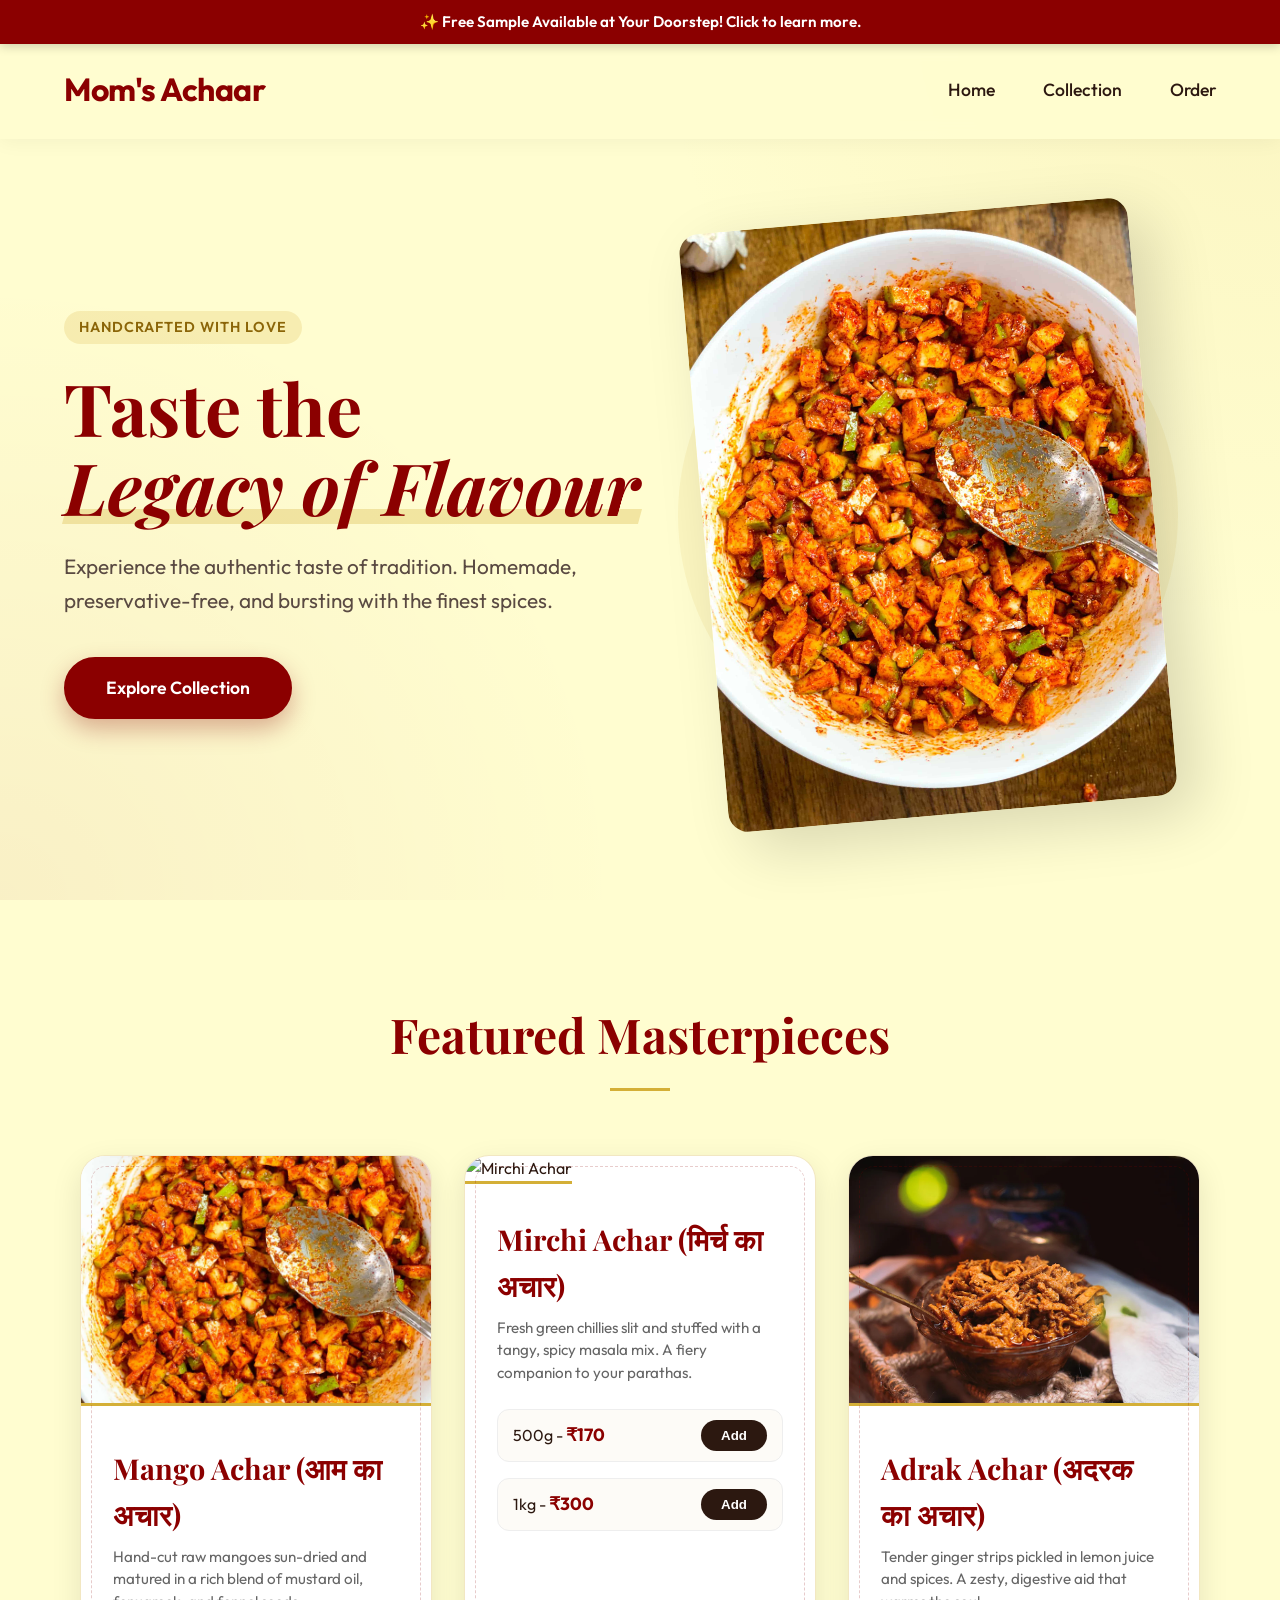
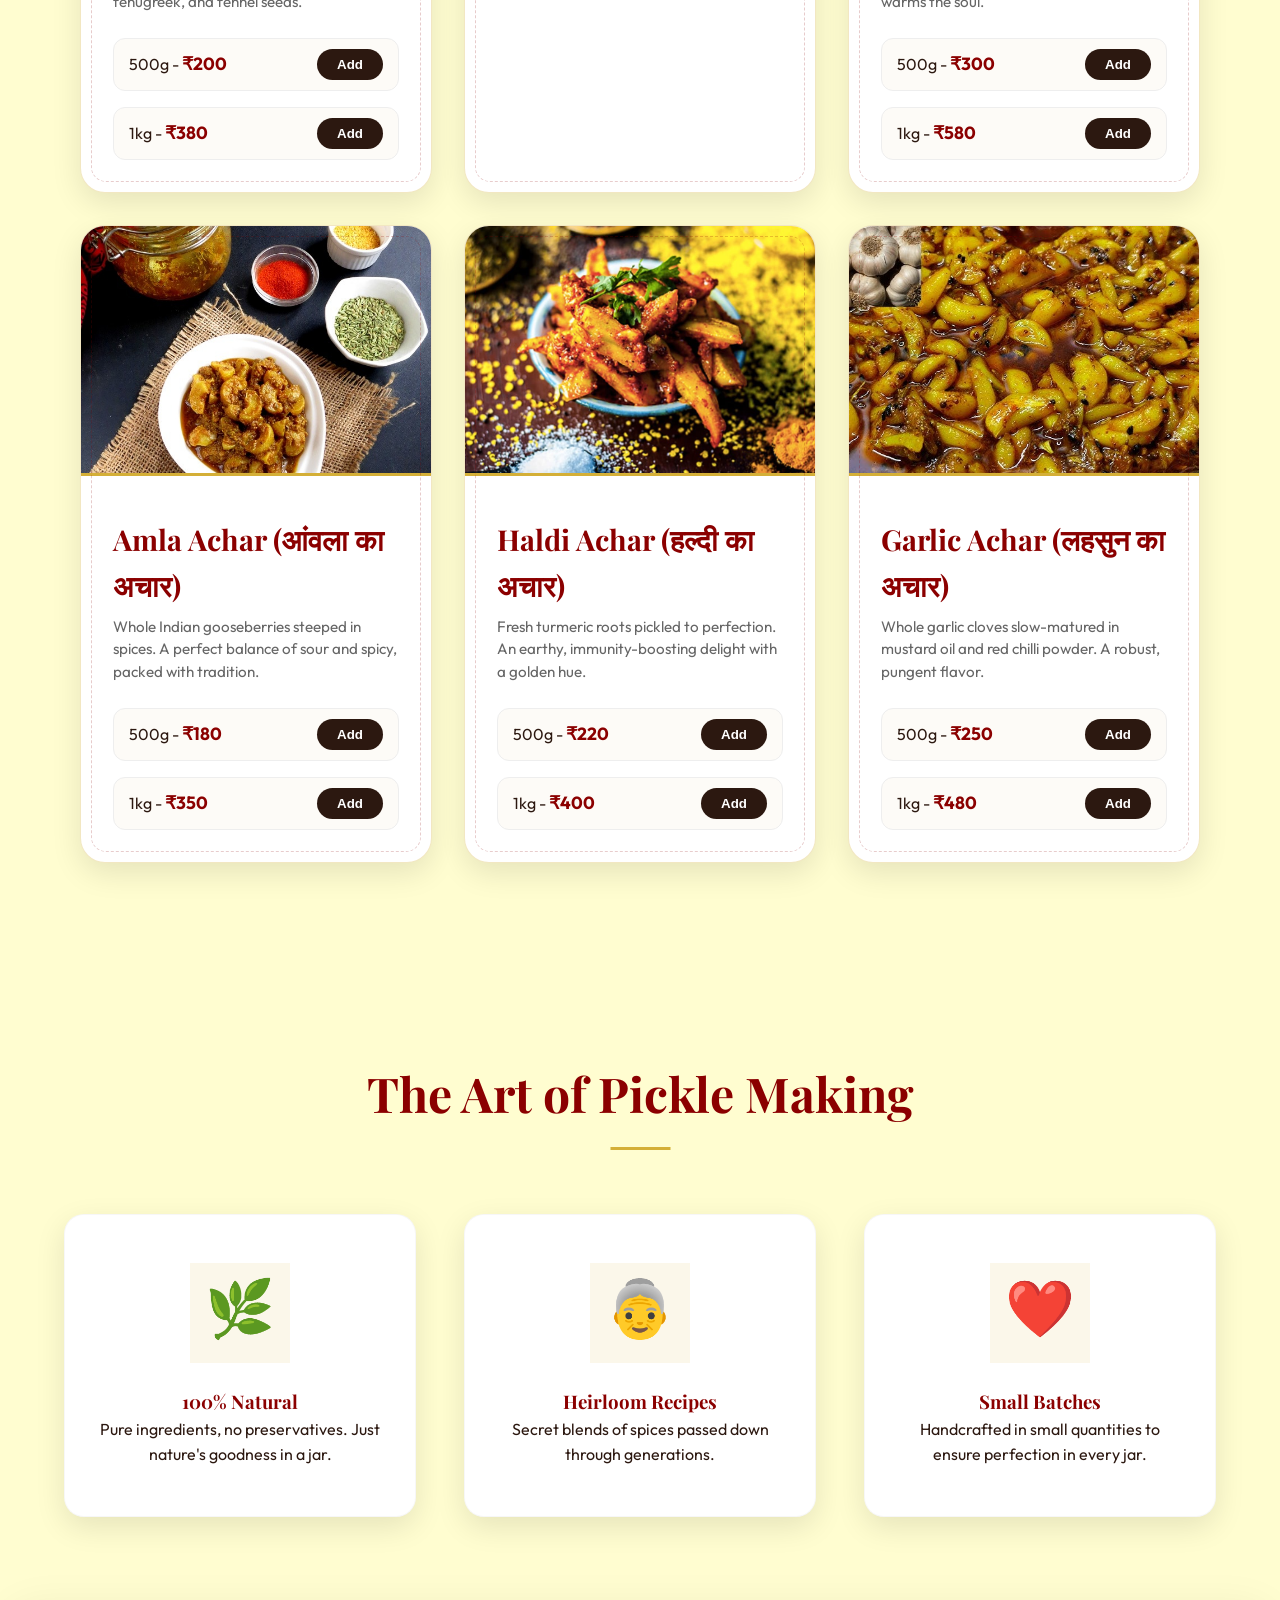
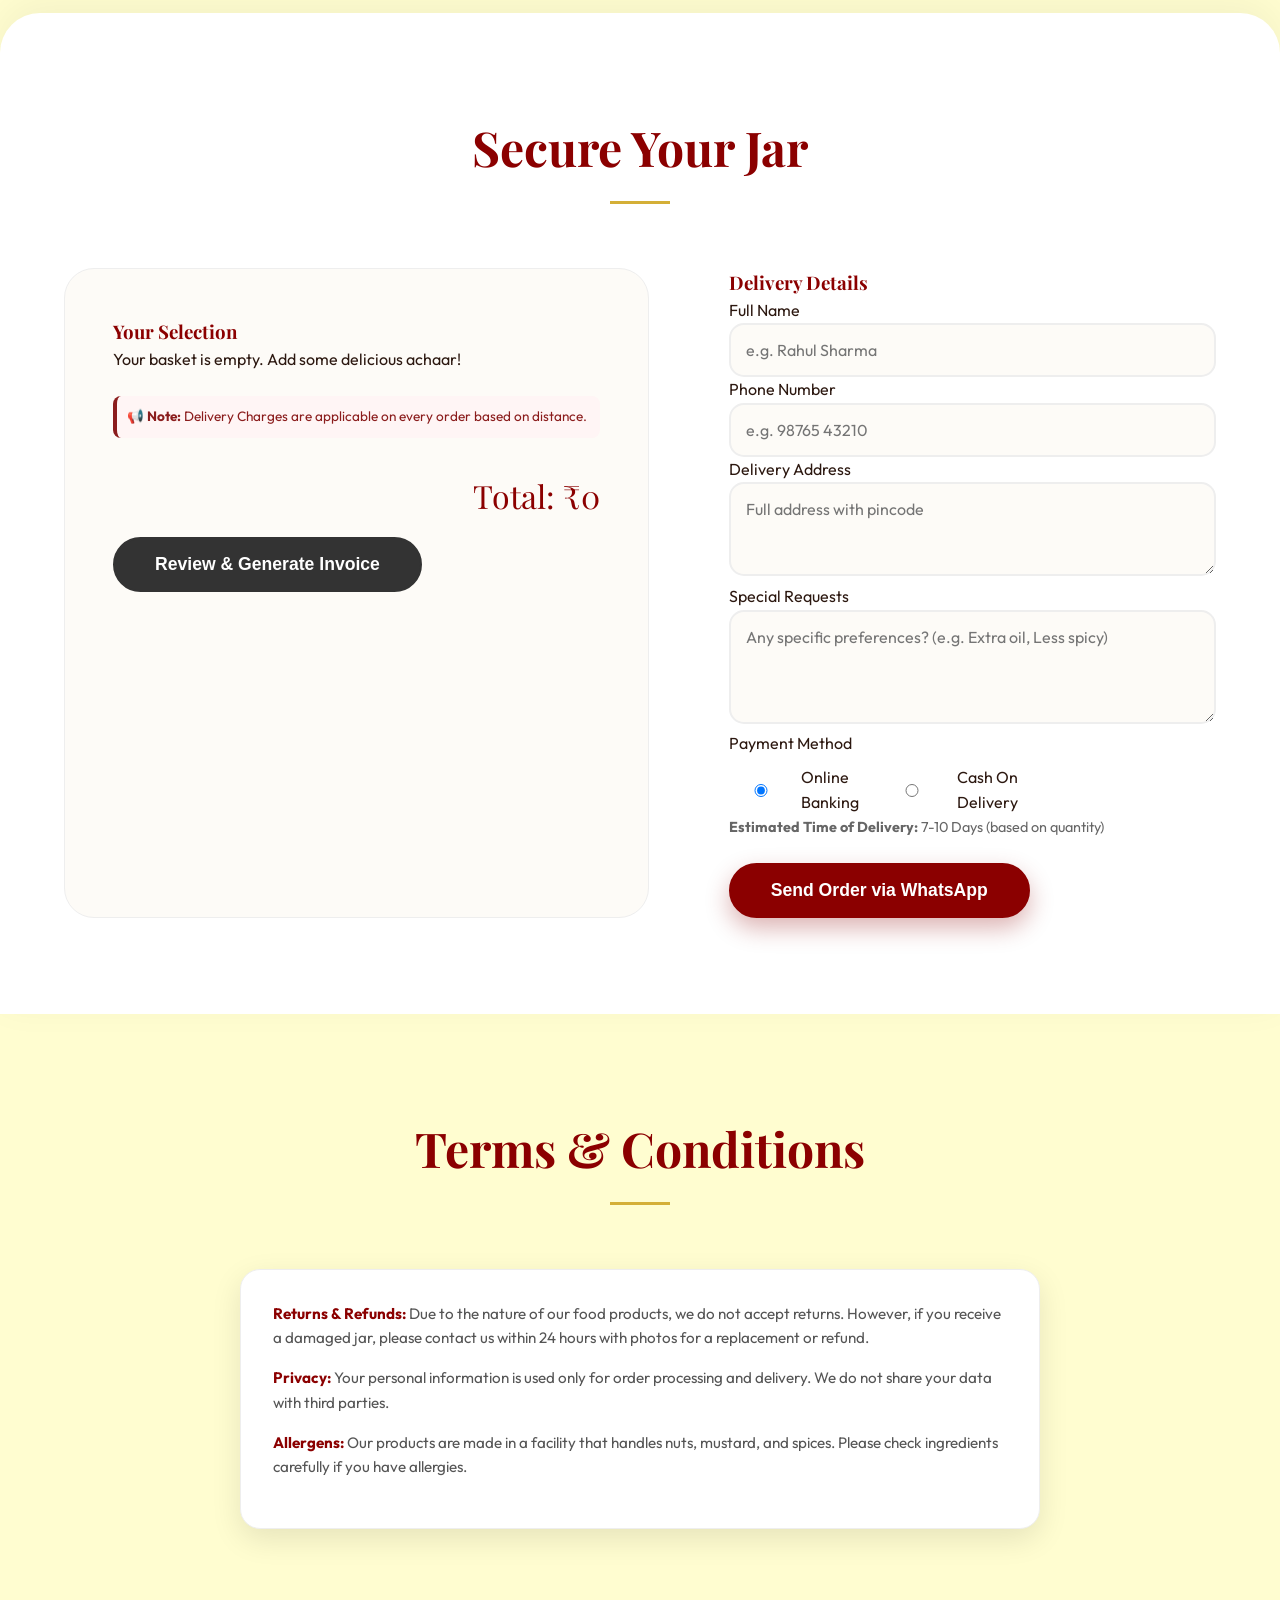
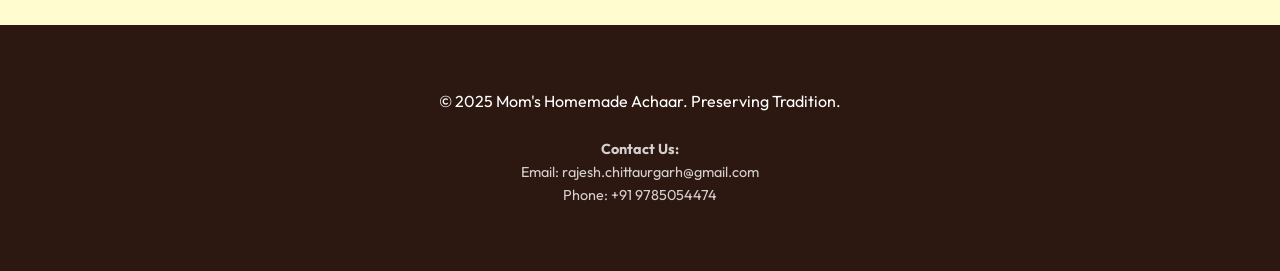
==== invoice.html @ 4cc5b838 "Final polish: Integrated invoice, mobile optimization, and refined WhatsApp messaging" ====
<!DOCTYPE html>
<html lang="en">
<head>
    <meta charset="UTF-8">
    <meta name="viewport" content="width=device-width, initial-scale=1.0">
    <title>Invoice - Mom's Special Achaar</title>
    <link href="https://fonts.googleapis.com/css2?family=Outfit:wght@300;400;500;600;700&family=Playfair+Display:ital,wght@0,600;0,700;1,600&display=swap" rel="stylesheet">
    <style>
        :root {
            --primary: #8b1d1d;
            --secondary: #d4a373;
            --text: #2d3436;
            --bg: #fdfaf5;
            --white: #ffffff;
            --accent: #f9ebe0;
        }

        * {
            margin: 0;
            padding: 0;
            box-sizing: border-box;
            font-family: 'Outfit', sans-serif;
        }

        body {
            background: var(--bg);
            background-image: radial-gradient(circle at 0% 0%, #f9ebe0 0%, transparent 50%),
                              radial-gradient(circle at 100% 100%, #f9ebe0 0%, transparent 50%);
            color: var(--text);
            padding: 40px 20px;
            display: flex;
            justify-content: center;
            align-items: center;
            min-height: 100vh;
        }

        .invoice-card {
            background: rgba(255, 255, 255, 0.9);
            backdrop-filter: blur(10px);
            width: 100%;
            max-width: 850px;
            padding: 60px;
            border-radius: 30px;
            box-shadow: 0 40px 100px rgba(0, 0, 0, 0.08);
            position: relative;
            overflow: hidden;
            border: 1px solid rgba(255, 255, 255, 0.5);
        }

        .premium-border {
            position: absolute;
            top: 0; left: 0; right: 0; height: 12px;
            background: linear-gradient(90deg, var(--primary), var(--secondary), var(--primary));
            background-size: 200% auto;
            animation: shine 5s linear infinite;
        }

        @keyframes shine {
            to { background-position: 200% center; }
        }

        #preview-watermark {
            position: absolute;
            top: 50%;
            left: 50%;
            transform: translate(-50%, -50%) rotate(-30deg);
            font-size: 10rem;
            font-weight: 900;
            color: rgba(0,0,0,0.03);
            pointer-events: none;
            text-transform: uppercase;
            letter-spacing: 20px;
            display: none;
        }

        .header {
            display: flex;
            justify-content: space-between;
            align-items: center;
            margin-bottom: 60px;
            padding-bottom: 30px;
            border-bottom: 1px solid rgba(0,0,0,0.05);
        }

        .logo-section h1 {
            font-family: 'Playfair Display', serif;
            color: var(--primary);
            font-size: 3rem;
            margin-bottom: 5px;
            line-height: 1;
        }

        .logo-section p {
            font-size: 0.9rem;
            color: var(--secondary);
            letter-spacing: 3px;
            text-transform: uppercase;
            font-weight: 600;
        }

        .invoice-meta {
            text-align: right;
        }

        .invoice-meta h2 {
            font-size: 1.5rem;
            font-weight: 400;
            color: #777;
            margin-bottom: 5px;
            letter-spacing: 5px;
        }

        .invoice-meta p {
            font-size: 1.1rem;
            font-weight: 600;
            color: var(--text);
        }

        .bill-to {
            display: flex;
            justify-content: space-between;
            margin-bottom: 60px;
            padding: 30px;
            background: #fafafa;
            border-radius: 15px;
        }

        .bill-to > div {
            flex: 1;
        }

        .bill-to h3 {
            font-size: 0.8rem;
            text-transform: uppercase;
            letter-spacing: 1px;
            color: var(--secondary);
            margin-bottom: 15px;
        }

        .bill-to p {
            margin-bottom: 5px;
            font-weight: 500;
        }

        .items-table {
            width: 100%;
            border-collapse: collapse;
            margin-bottom: 40px;
        }

        .items-table th {
            text-align: left;
            padding: 15px;
            border-bottom: 2px solid #eee;
            color: var(--secondary);
            text-transform: uppercase;
            font-size: 0.8rem;
            letter-spacing: 1px;
        }

        .items-table td {
            padding: 20px 15px;
            border-bottom: 1px solid #f5f5f5;
        }

        .items-table tr:last-child td {
            border-bottom: none;
        }

        .item-name {
            font-weight: 600;
            font-size: 1.1rem;
        }

        .item-desc {
            font-size: 0.85rem;
            color: #777;
            margin-top: 4px;
        }

        .price-col {
            text-align: right;
        }

        .totals {
            display: flex;
            flex-direction: column;
            align-items: flex-end;
            margin-top: 20px;
            padding-top: 20px;
            border-top: 2px solid #eee;
        }

        .total-row {
            display: flex;
            justify-content: flex-end;
            width: 100%;
            margin-bottom: 10px;
        }

        .total-label {
            width: 150px;
            text-align: right;
            padding-right: 20px;
            color: #777;
        }

        .total-value {
            width: 120px;
            text-align: right;
            font-weight: 600;
        }

        .grand-total {
            margin-top: 10px;
            padding-top: 10px;
            border-top: 1px solid #eee;
        }

        .grand-total .total-label {
            color: var(--text);
            font-weight: 700;
            font-size: 1.2rem;
        }

        .grand-total .total-value {
            color: var(--primary);
            font-weight: 700;
            font-size: 1.5rem;
        }

        .footer {
            margin-top: 60px;
            text-align: center;
            border-top: 1px dashed #ddd;
            padding-top: 40px;
        }

        .footer p {
            font-size: 0.9rem;
            color: #777;
            line-height: 1.6;
        }

        .thank-you {
            font-family: 'Playfair Display', serif;
            font-style: italic;
            color: var(--primary);
            font-size: 1.5rem;
            margin-bottom: 10px;
        }

        .actions {
            position: fixed;
            bottom: 40px;
            right: 40px;
            display: flex;
            gap: 15px;
        }

        .btn {
            padding: 12px 25px;
            border-radius: 50px;
            border: none;
            cursor: pointer;
            font-weight: 600;
            transition: all 0.3s ease;
            display: flex;
            align-items: center;
            gap: 10px;
            box-shadow: 0 10px 20px rgba(0,0,0,0.1);
        }

        .btn-print {
            background: var(--primary);
            color: white;
        }

        .btn-back {
            background: white;
            color: var(--text);
        }

        .btn:hover {
            transform: translateY(-3px);
            box-shadow: 0 15px 30px rgba(0,0,0,0.15);
        }

        @media print {
            .actions {
                display: none;
            }
            body {
                padding: 0;
                background: white;
            }
            .invoice-card {
                box-shadow: none;
                max-width: 100%;
                width: 100%;
            }
        }

        @media (max-width: 600px) {
            .invoice-card {
                padding: 30px;
            }
            .header {
                flex-direction: column;
                gap: 20px;
            }
            .invoice-meta {
                text-align: left;
            }
            .bill-to {
                flex-direction: column;
                gap: 30px;
            }
        }
    </style>
</head>
<body>
    <div class="invoice-card">
        <div class="premium-border"></div>
        <div id="preview-watermark">PREVIEW</div>
        
        <div class="header">
            <div class="logo-section">
                <h1>Mom's Achaar</h1>
                <p>Preserved with love</p>
            </div>
            <div class="invoice-meta">
                <h2>INVOICE</h2>
                <p id="invoice-id">#INV-</p>
                <p id="invoice-date">Date: </p>
            </div>
        </div>

        <div class="bill-to">
            <div>
                <h3>Billed To</h3>
                <p id="customer-name"></p>
                <p id="customer-phone"></p>
                <p id="customer-address" style="font-weight: 400; opacity: 0.8;"></p>
            </div>
            <div style="text-align: right;">
                <h3>Payment Method</h3>
                <p id="payment-method"></p>
                <p id="order-status" style="color: var(--primary); font-size: 0.8rem; text-transform: uppercase;">Confirmed</p>
            </div>
        </div>

        <table class="items-table">
            <thead>
                <tr>
                    <th>Description</th>
                    <th style="text-align: center;">Qty</th>
                    <th class="price-col">Price</th>
                    <th class="price-col">Amount</th>
                </tr>
            </thead>
            <tbody id="invoice-items">
                <!-- Items will be loaded here -->
            </tbody>
        </table>

        <div class="totals">
            <div class="total-row">
                <span class="total-label">Subtotal</span>
                <span class="total-value" id="subtotal">₹0</span>
            </div>
            <div class="total-row">
                <span class="total-label">Delivery Fee</span>
                <span class="total-value">FREE</span>
            </div>
            <div class="total-row grand-total">
                <span class="total-label">Total Amount</span>
                <span class="total-value" id="grand-total">₹0</span>
            </div>
        </div>

        <div class="footer">
            <h3 class="thank-you">Thank you for your order!</h3>
            <p>Your jars are being packed with care.</p>
            <p style="margin-top: 10px;">For any queries, contact us at:</p>
            <p><strong>+91 97850 54474</strong> | <strong>rajesh.chittaurgarh@gmail.com</strong></p>
            <p style="margin-top: 20px; font-size: 0.75rem; opacity: 0.6;">&copy; 2025 Mom's Homemade Achaar. All rights reserved.</p>
        </div>
    </div>

    <div class="actions">
        <button class="btn btn-back" onclick="window.location.href='index.html'">Go Back</button>
        <button class="btn btn-print" onclick="window.print()">Print Invoice</button>
    </div>

    <script>
        // Load data from localStorage
        document.addEventListener('DOMContentLoaded', () => {
            const orderDataRaw = localStorage.getItem('lastOrder');
            if (!orderDataRaw) {
                alert('No order data found!');
                window.location.href = 'index.html';
                return;
            }

            const data = JSON.parse(orderDataRaw);
            
            // Handle Preview Mode
            if (data.isPreview) {
                document.getElementById('preview-watermark').style.display = 'block';
                document.getElementById('order-status').innerText = 'DRAFT / PREVIEW';
            }

            // Set metadata
            document.getElementById('invoice-id').innerText = '#INV-' + Math.floor(100000 + Math.random() * 900000);
            document.getElementById('invoice-date').innerText = 'Date: ' + new Date().toLocaleDateString('en-IN', {
                day: 'numeric',
                month: 'long',
                year: 'numeric'
            });

            // Set customer details
            document.getElementById('customer-name').innerText = data.name || 'Valued Customer';
            document.getElementById('customer-phone').innerText = data.phone || 'N/A';
            document.getElementById('customer-address').innerText = data.address || 'Draft Order - No Address Provided';
            document.getElementById('payment-method').innerText = data.payment || 'To be selected';

            // Load items
            const itemsContainer = document.getElementById('invoice-items');
            let total = 0;
            
            itemsContainer.innerHTML = '';
            
            data.items.forEach(item => {
                const itemTotal = item.price * item.qty;
                total += itemTotal;
                
                const row = document.createElement('tr');
                row.innerHTML = `
                    <td>
                        <div class="item-name">${item.name}</div>
                        <div class="item-desc">Size: ${item.size}</div>
                    </td>
                    <td style="text-align: center;">${item.qty}</td>
                    <td class="price-col">₹${item.price}</td>
                    <td class="price-col">₹${itemTotal}</td>
                `;
                itemsContainer.appendChild(row);
            });

            document.getElementById('subtotal').innerText = '₹' + total;
            document.getElementById('grand-total').innerText = '₹' + total;
        });
    </script>
</body>
</html>
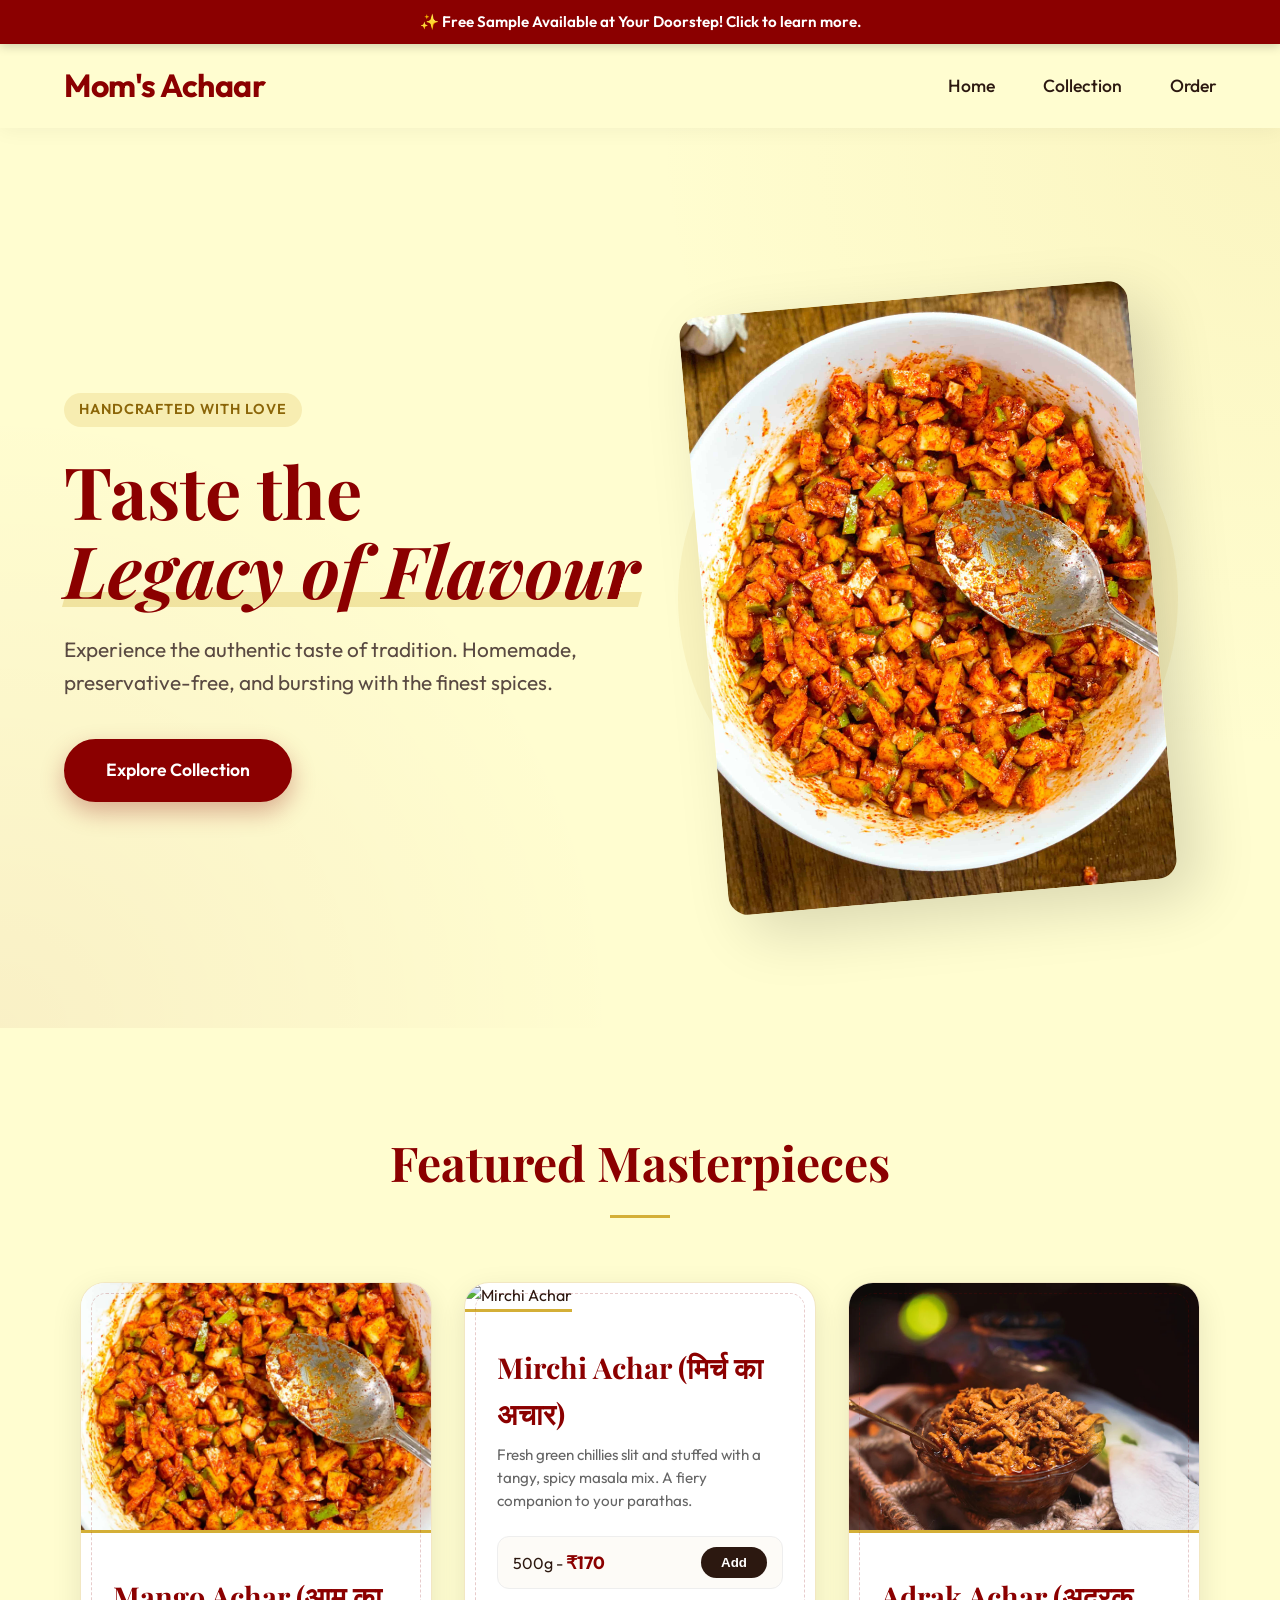
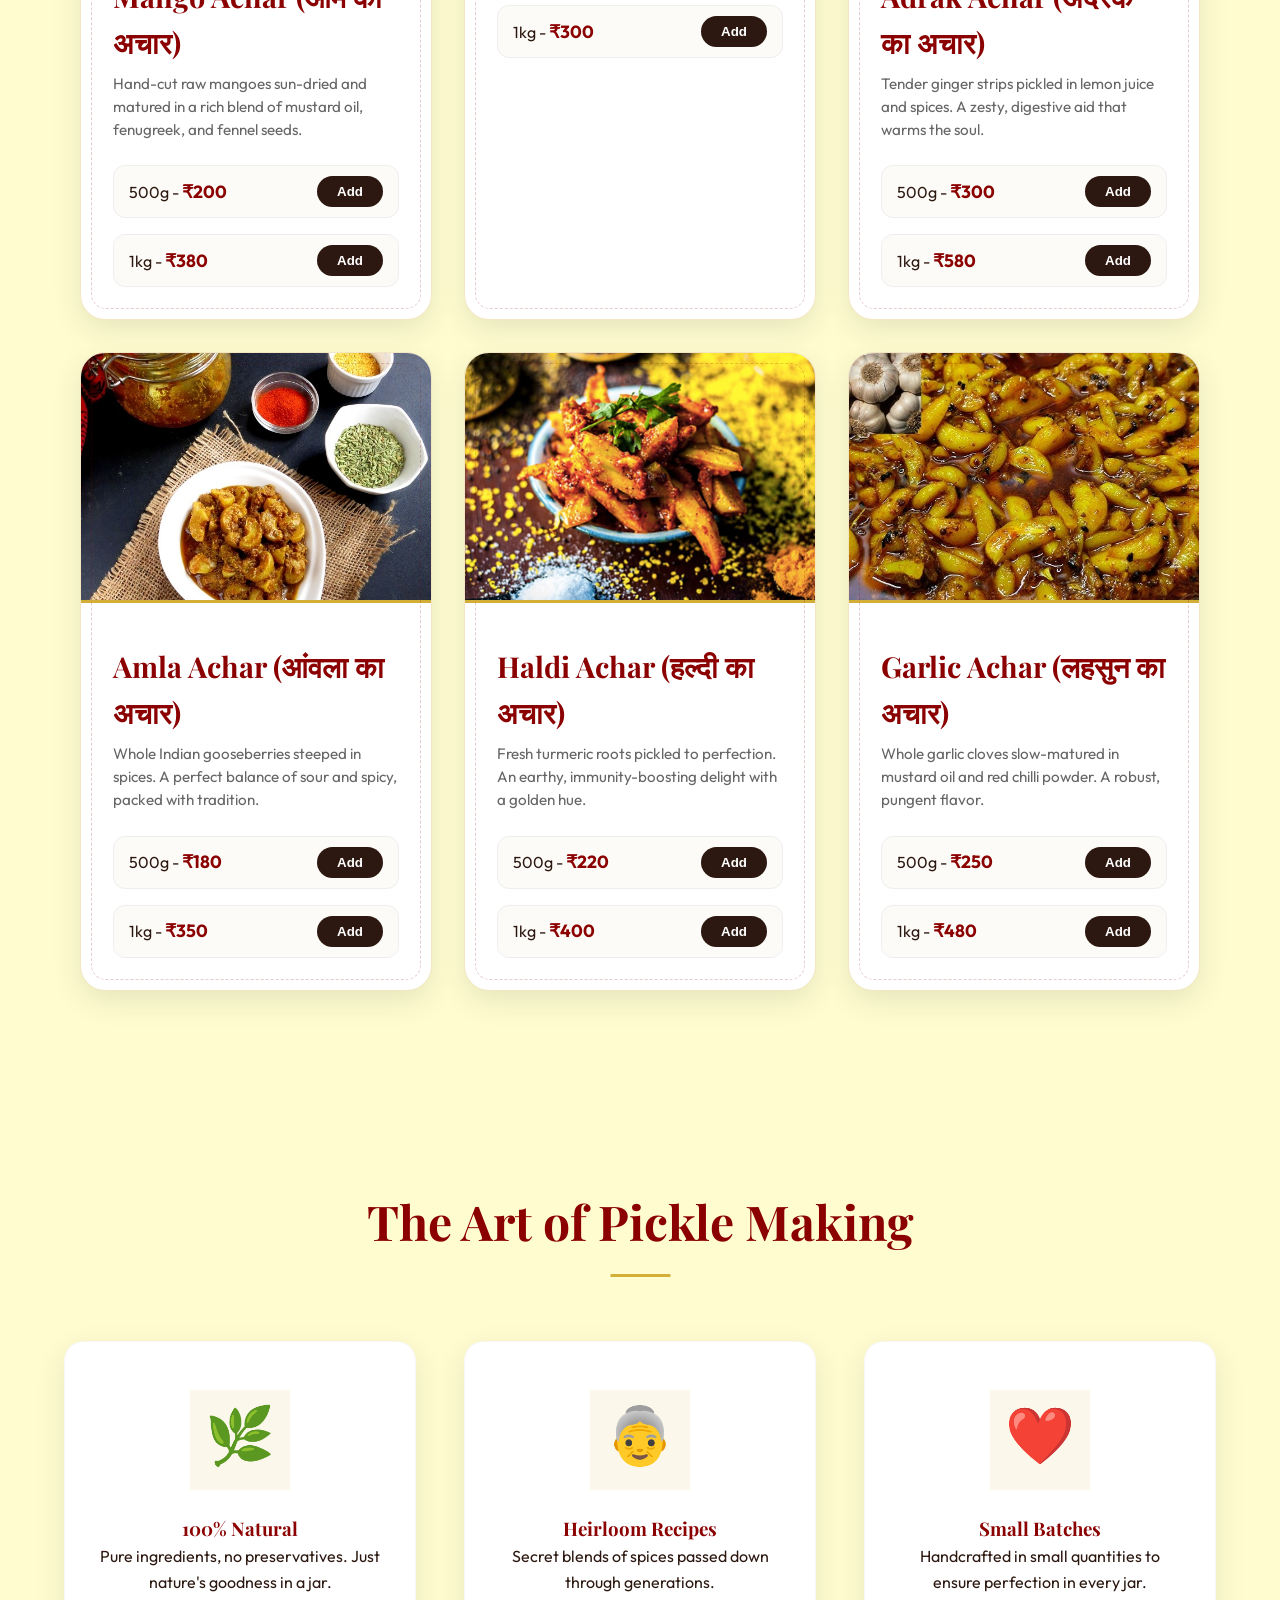
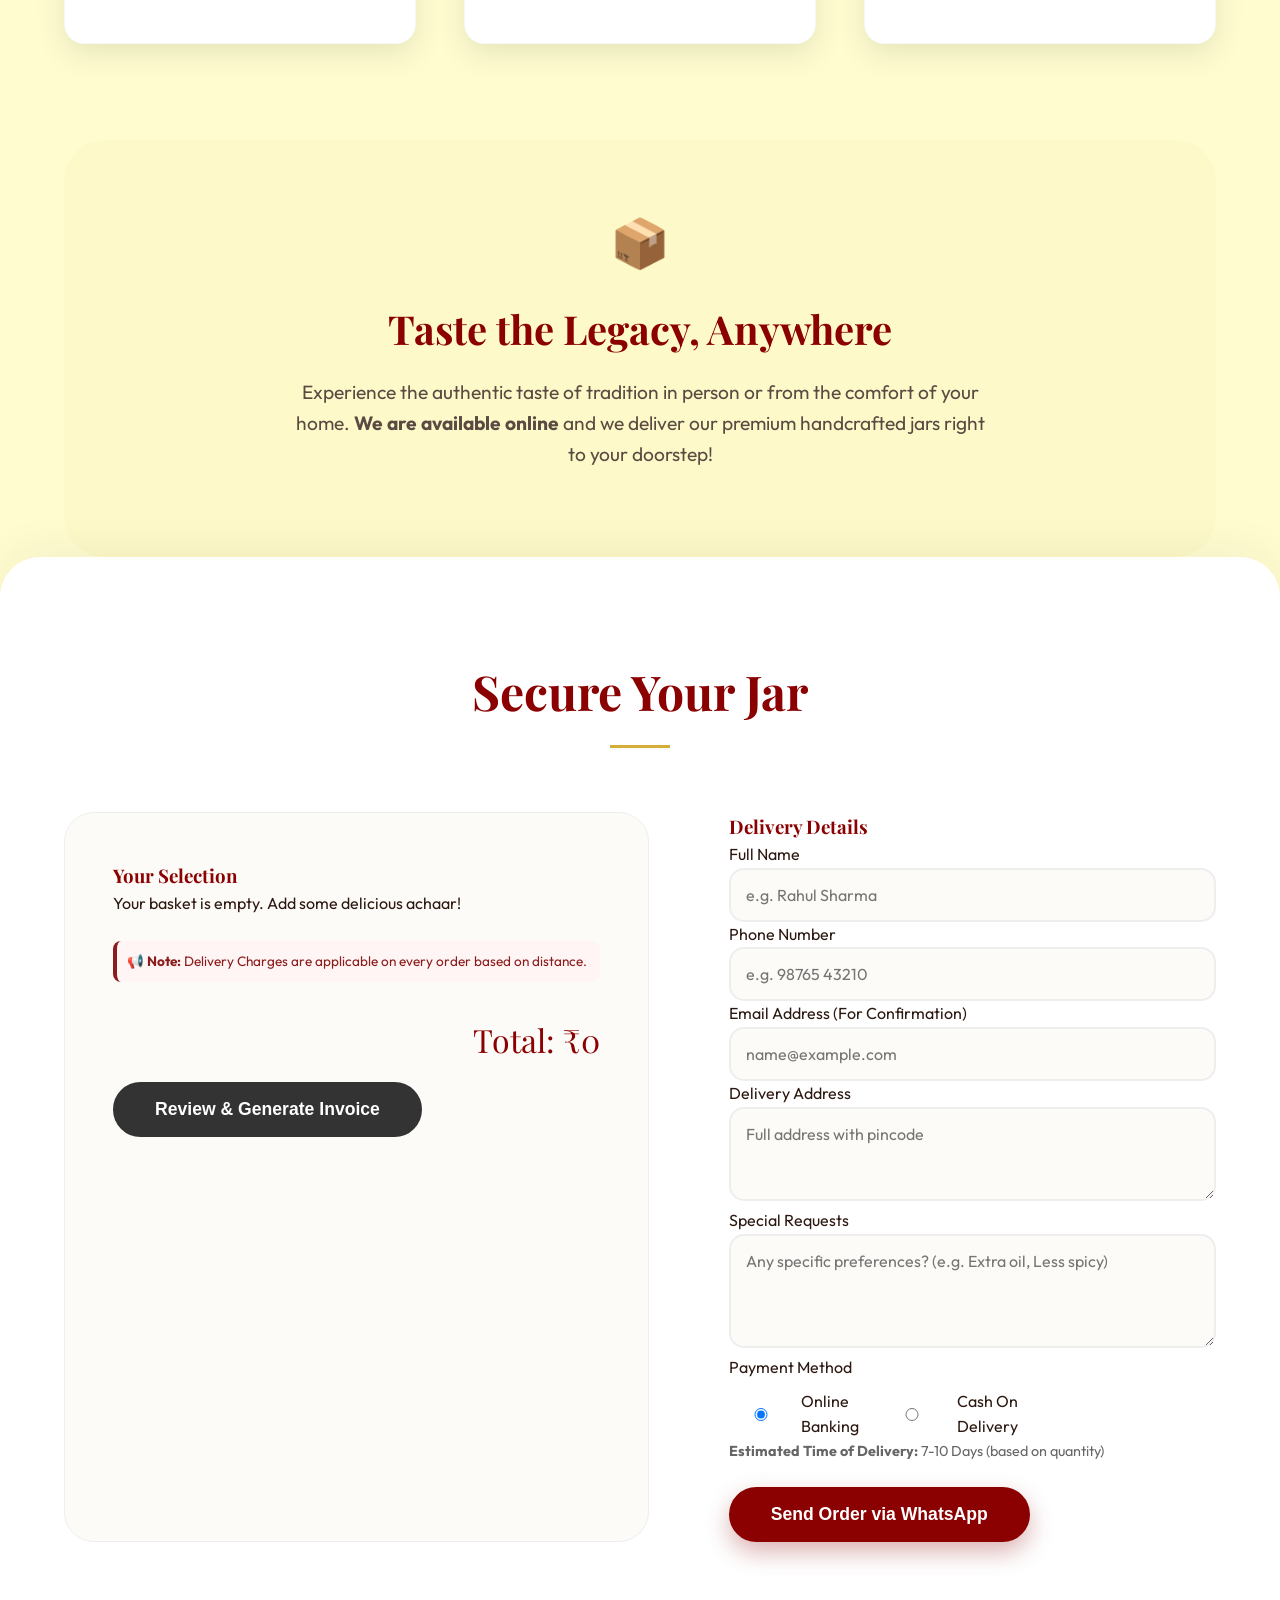
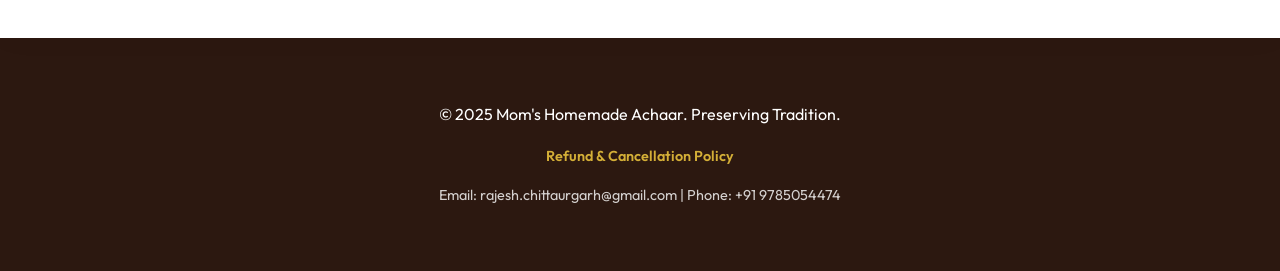
==== commit e0741eba: "Add professional payment guide, UPI integration, and mobile UI fixes" ====
--- a/invoice.html
+++ b/invoice.html
@@ -287,17 +287,35 @@
         }
 
         @media print {
+            @page {
+                size: portrait;
+                margin: 1cm;
+            }
             .actions {
                 display: none;
             }
             body {
                 padding: 0;
-                background: white;
+                margin: 0;
+                background: white !important;
+                display: block;
+                height: auto;
+                min-height: 0;
             }
             .invoice-card {
                 box-shadow: none;
                 max-width: 100%;
                 width: 100%;
+                padding: 0;
+                border: none;
+                margin: 0;
+                background: white;
+                backdrop-filter: none;
+                position: static;
+                border-radius: 0;
+            }
+            .premium-border {
+                display: none;
             }
         }
 
